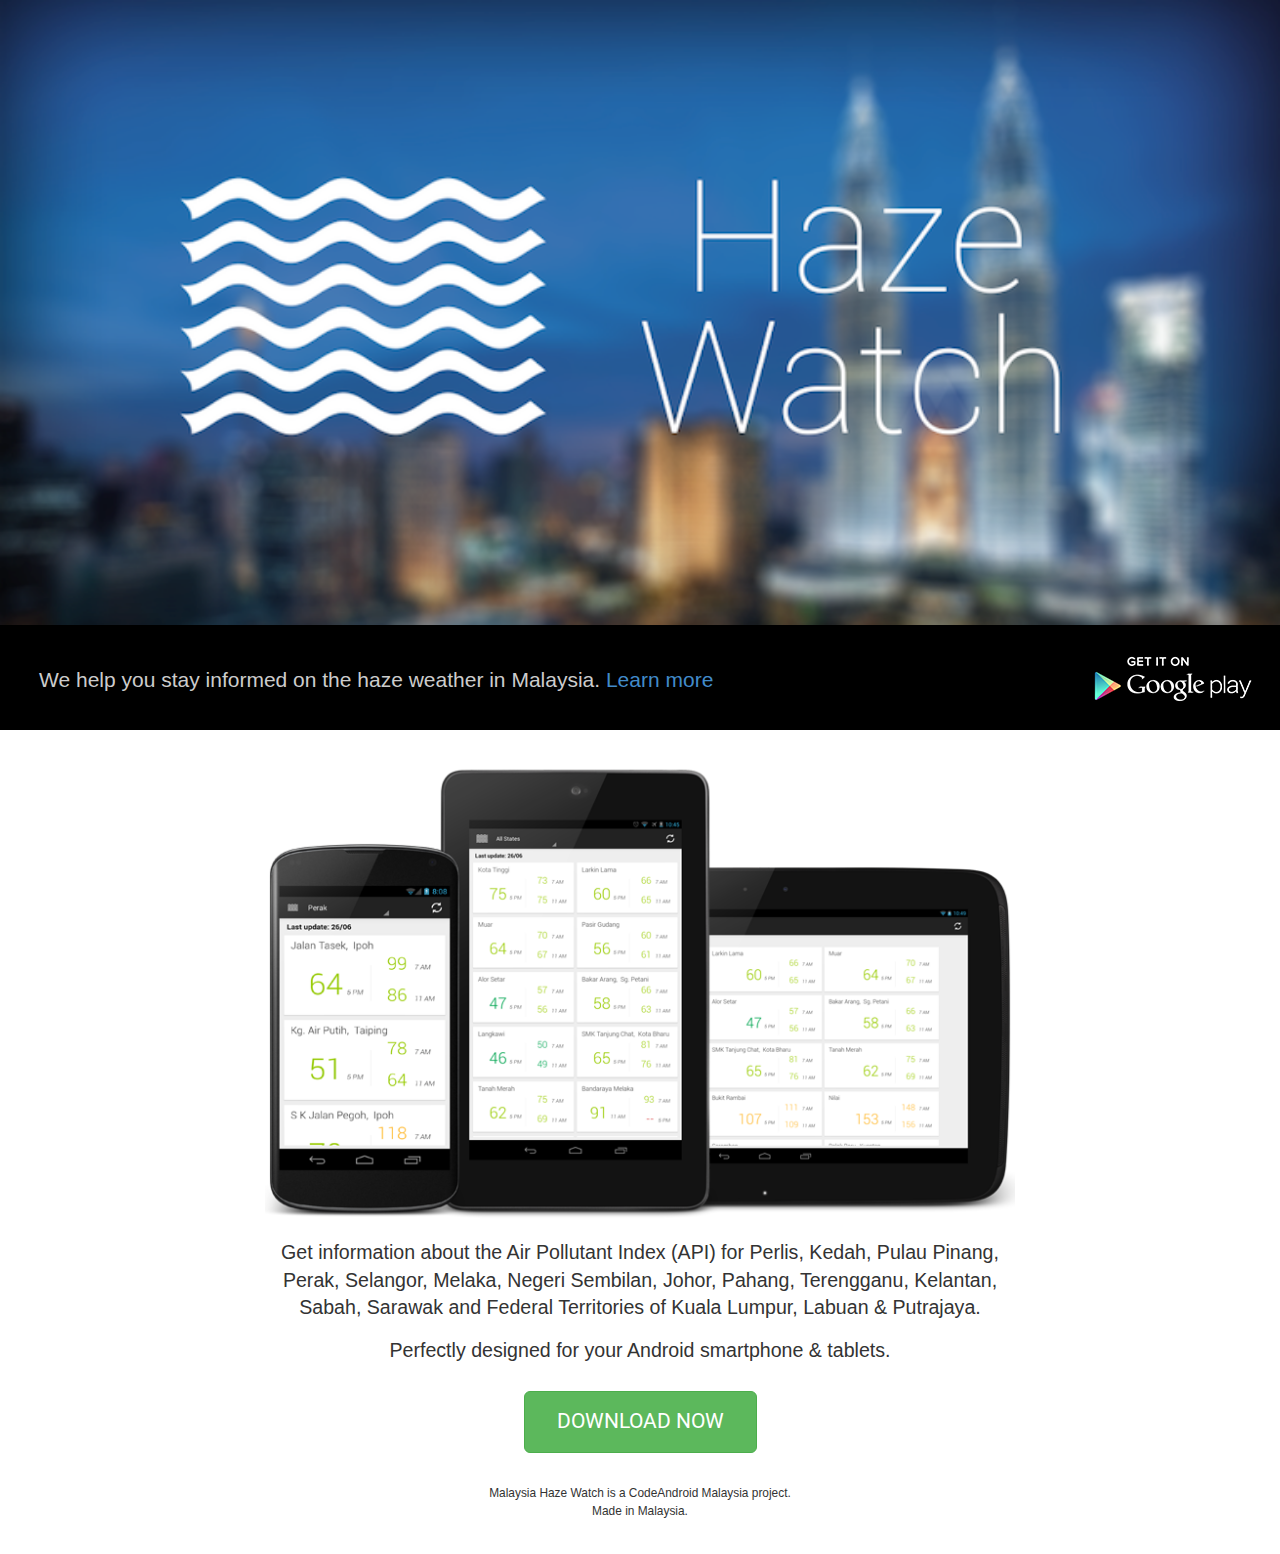
==== templates/index.html @ 4086a32a "Committing the files used on the current website." ====
<!DOCTYPE html>
<html lang="en">
  <head>
    <meta charset="utf-8">
    <meta http-equiv="X-UA-Compatible" content="IE=edge">
    <meta name="viewport" content="width=device-width, initial-scale=1">
    <title>Malaysia Haze Watch - Mobile Application for Android</title>

    <!-- Bootstrap -->
    <link href="/css/bootstrap.min.css" rel="stylesheet">

    <!-- HTML5 Shim and Respond.js IE8 support of HTML5 elements and media queries -->
    <!-- WARNING: Respond.js doesn't work if you view the page via file:// -->
    <!--[if lt IE 9]>
      <script src="https://oss.maxcdn.com/libs/html5shiv/3.7.0/html5shiv.js"></script>
      <script src="https://oss.maxcdn.com/libs/respond.js/1.4.2/respond.min.js"></script>
    <![endif]-->

    <link href="/css/style.css" rel="stylesheet">
  </head>
  <body>
    <a href="/"><img class="img-responsive" style="width: 100%;" src="/img/masthead.png" alt=""></a>
    <div id="masthead" class="container" style="width: 100% !important; background-color: #000;">
      <div class="row" style="padding-top: 16px; padding-bottom: 16px;">
        <div class="col-md-10">
          <p class="text-center lead">We help you stay informed on the haze weather in Malaysia. <a href="#more">Learn more</a></p>
        </div>
        <div class="col-md-2 text-center">
          <a href="https://play.google.com/store/apps/details?id=my.codeandroid.hazewatch" target="_blank" title="Get Haze Watch on Google Play">
            <img class="img-responsive btn-getongoogleplay" style="" src="/img/en_generic_rgb_wo_60.png" alt="Get Haze Watch on Google Play">
          </a>
        </div>
      </div>
    </div>

    <div class="container">
      <a name="more"></a>
      <div class="row">
        <div class="col-md-8 col-md-offset-2">
          <img class="img-responsive" src="/img/hazewatch_device_screens.png" style="width: 100%; margin-top: 24px;">
          <p class="text-center">Get information about the Air Pollutant Index (API) for Perlis, Kedah, Pulau Pinang, Perak, Selangor, Melaka, Negeri Sembilan, Johor, Pahang, Terengganu, Kelantan, Sabah, Sarawak and Federal Territories of Kuala Lumpur, Labuan &amp; Putrajaya.</p>
          <p class="text-center">Perfectly designed for your Android smartphone &amp; tablets.</p>
          <div class="text-center"><a href="https://play.google.com/store/apps/details?id=my.codeandroid.hazewatch" target="_blank" class="btn btn-success btn-lg btn-download">Download now</a></div>
        </div>
      </div>
    </div>

    <div class="container">
      <div id="footer" class="row text-center">
        <p class="small" style="line-height: 1.5em;">Malaysia Haze Watch is a CodeAndroid Malaysia project.<br> Made in Malaysia.</p>
      </div>
    </div>

    <!-- jQuery (necessary for Bootstrap's JavaScript plugins) -->
    <script src="https://ajax.googleapis.com/ajax/libs/jquery/1.11.0/jquery.min.js"></script>
    <!-- Include all compiled plugins (below), or include individual files as needed -->
    <script src="/js/bootstrap.min.js"></script>
    <!-- Google Analytics -->
    <script>
      (function(i,s,o,g,r,a,m){i['GoogleAnalyticsObject']=r;i[r]=i[r]||function(){
      (i[r].q=i[r].q||[]).push(arguments)},i[r].l=1*new Date();a=s.createElement(o),
      m=s.getElementsByTagName(o)[0];a.async=1;a.src=g;m.parentNode.insertBefore(a,m)
      })(window,document,'script','//www.google-analytics.com/analytics.js','ga');

      ga('create', 'UA-884241-8', 'hazewatcher.appspot.com');
      ga('send', 'pageview');
    </script>
  </body>
</html>
---- css/style.css ----
@import url(http://fonts.googleapis.com/css?family=Roboto:400,100,300,500,700,900);

h1 {
    font-family: "Roboto";
    font-weight: 100;
}

p {
    font-weight: 300;
    line-height: 1.4;
    font-size: 1.4em;
    margin-top: 16px;
}

#masthead .lead {
    color: #ccc;
    padding-left: 24px; 
    padding-right: 24px;
}

#masthead .btn-getongoogleplay{
    margin-left: auto; 
    margin-right: auto; 
    margin-top: 12px;
}

.btn-download {
    padding: 16px 32px;
    font-size: 1.5em; 
    text-transform: uppercase; 
    font-family: "Roboto";
    font-weight: 400;
    margin: 16px 0;
}



#footer {
    margin-bottom: 24px;
}

@media (min-width: 992px) {
    #masthead .lead {
        margin-top: 24px;
        text-align: left;
    }
}
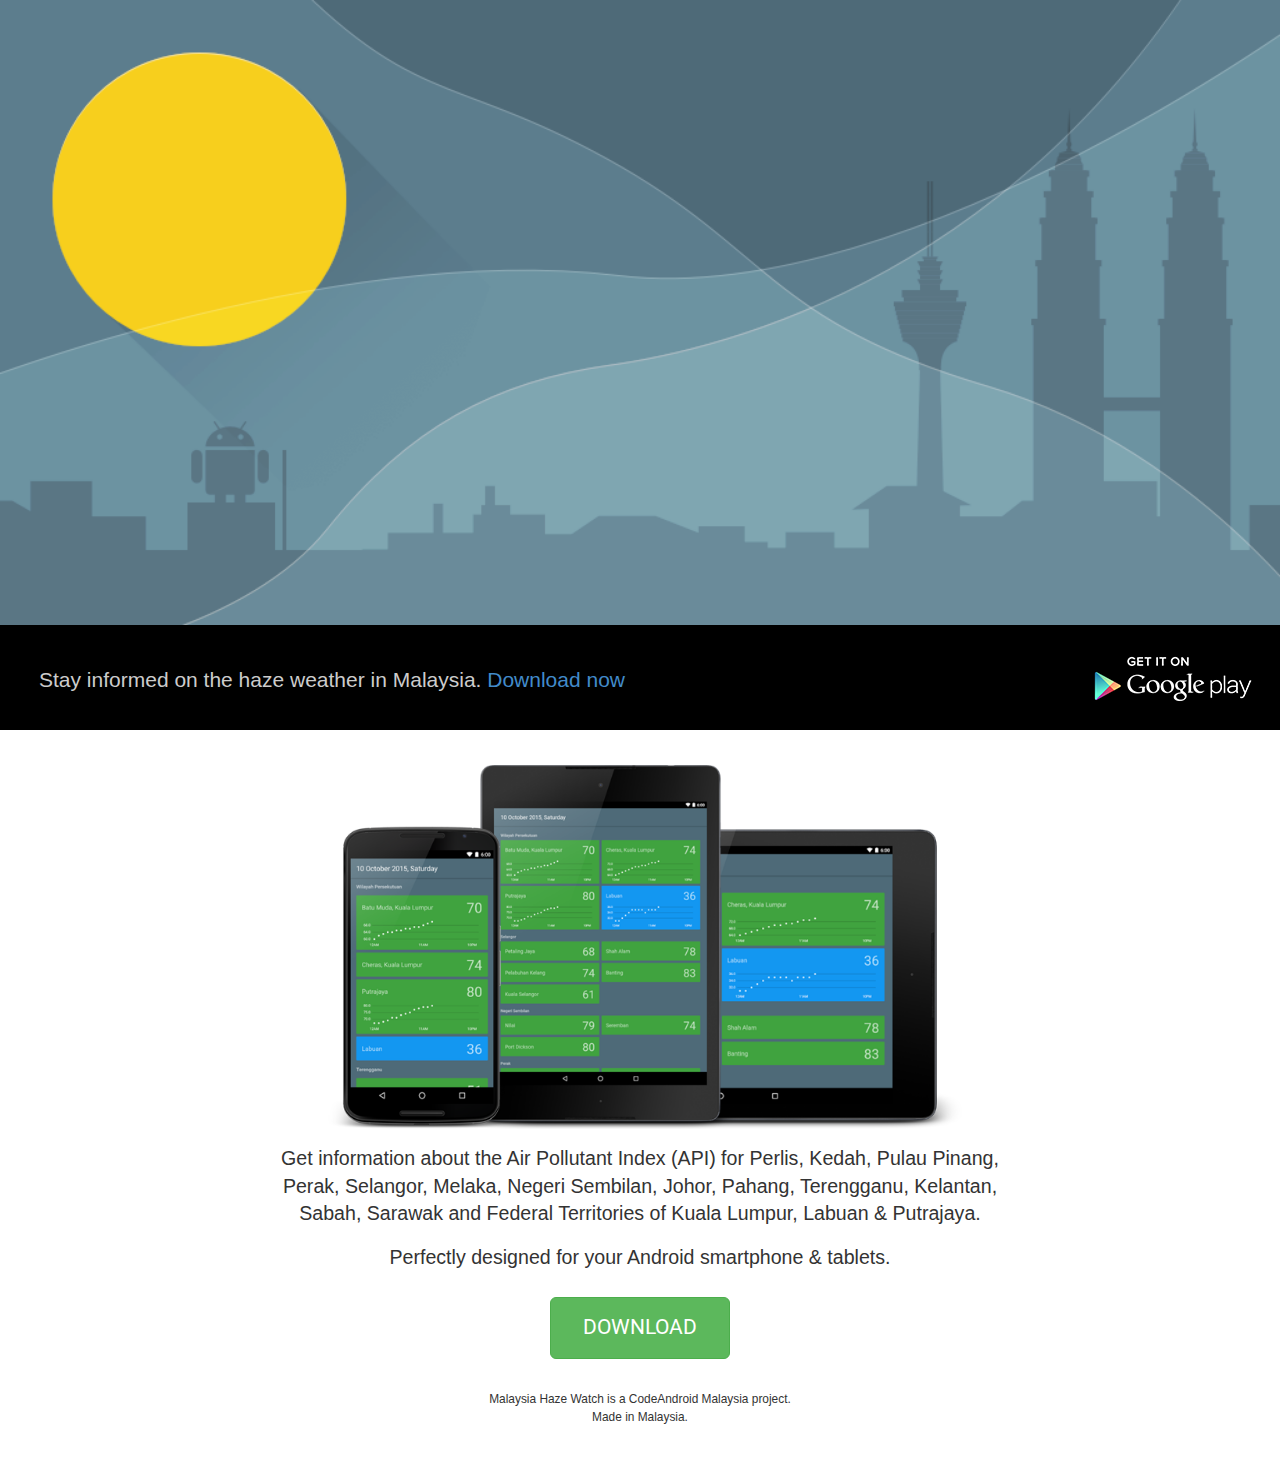
==== commit 2dd2a203: "Updated the home page with new feature graphic and device screenshots." ====
--- a/templates/index.html
+++ b/templates/index.html
@@ -19,11 +19,11 @@
     <link href="/css/style.css" rel="stylesheet">
   </head>
   <body>
-    <a href="/"><img class="img-responsive" style="width: 100%;" src="/img/masthead.png" alt=""></a>
+    <a href="/"><img class="img-responsive" style="width: 100%;" src="/img/v2_masthead.png" alt=""></a>
     <div id="masthead" class="container" style="width: 100% !important; background-color: #000;">
       <div class="row" style="padding-top: 16px; padding-bottom: 16px;">
         <div class="col-md-10">
-          <p class="text-center lead">We help you stay informed on the haze weather in Malaysia. <a href="#more">Learn more</a></p>
+          <p class="text-center lead">Stay informed on the haze weather in Malaysia. <a href="#more">Download now</a></p>
         </div>
         <div class="col-md-2 text-center">
           <a href="https://play.google.com/store/apps/details?id=my.codeandroid.hazewatch" target="_blank" title="Get Haze Watch on Google Play">
@@ -37,10 +37,10 @@
       <a name="more"></a>
       <div class="row">
         <div class="col-md-8 col-md-offset-2">
-          <img class="img-responsive" src="/img/hazewatch_device_screens.png" style="width: 100%; margin-top: 24px;">
+          <img class="img-responsive" src="/img/v2_hazewatch_device_screens.png" style="width: 100%; margin-top: 24px;">
           <p class="text-center">Get information about the Air Pollutant Index (API) for Perlis, Kedah, Pulau Pinang, Perak, Selangor, Melaka, Negeri Sembilan, Johor, Pahang, Terengganu, Kelantan, Sabah, Sarawak and Federal Territories of Kuala Lumpur, Labuan &amp; Putrajaya.</p>
           <p class="text-center">Perfectly designed for your Android smartphone &amp; tablets.</p>
-          <div class="text-center"><a href="https://play.google.com/store/apps/details?id=my.codeandroid.hazewatch" target="_blank" class="btn btn-success btn-lg btn-download">Download now</a></div>
+          <div class="text-center"><a href="https://play.google.com/store/apps/details?id=my.codeandroid.hazewatch" target="_blank" class="btn btn-success btn-lg btn-download">Download</a></div>
         </div>
       </div>
     </div>
@@ -62,8 +62,8 @@
       m=s.getElementsByTagName(o)[0];a.async=1;a.src=g;m.parentNode.insertBefore(a,m)
       })(window,document,'script','//www.google-analytics.com/analytics.js','ga');
 
-      ga('create', 'UA-884241-8', 'hazewatcher.appspot.com');
+      ga('create', 'UA-884241-8', 'hazewatchapp.com');
       ga('send', 'pageview');
     </script>
   </body>
-</html>+</html>
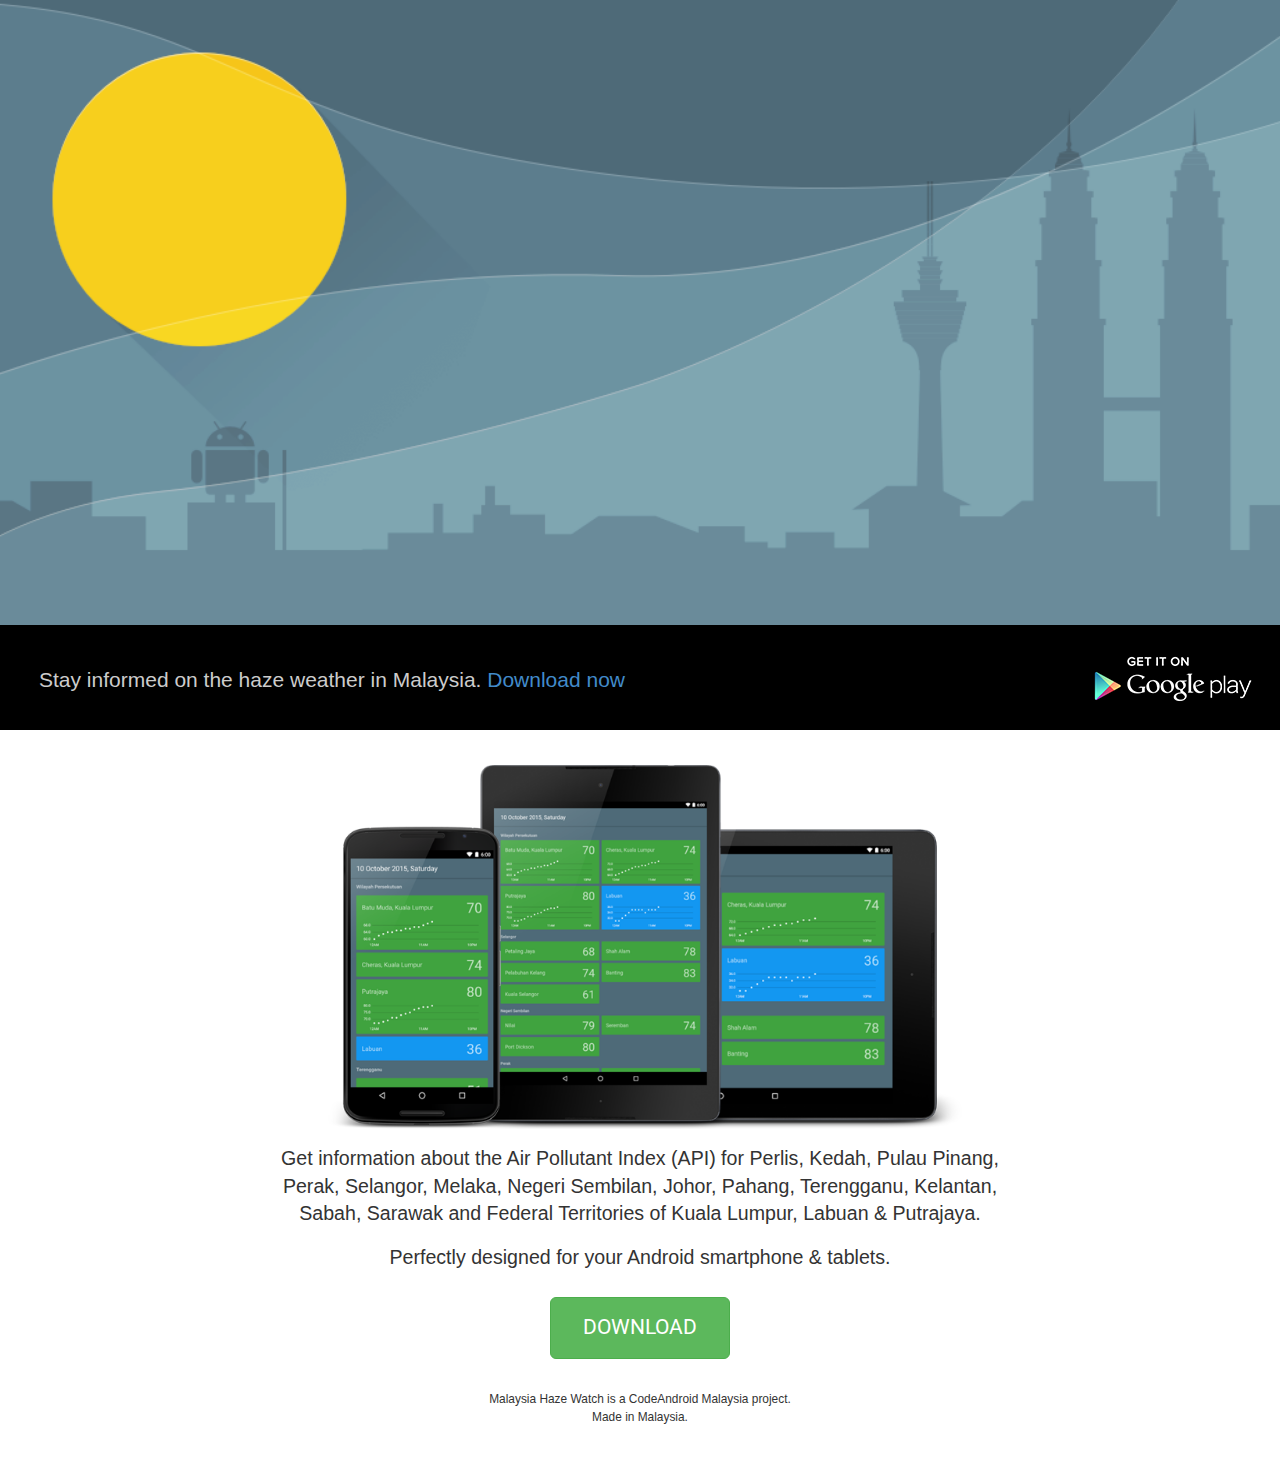
==== commit be13acca: "Move inline CSS in HTML to style.css." ====
--- a/templates/index.html
+++ b/templates/index.html
@@ -19,15 +19,15 @@
     <link href="/css/style.css" rel="stylesheet">
   </head>
   <body>
-    <a href="/"><img class="img-responsive" style="width: 100%;" src="/img/v2_masthead.png" alt=""></a>
-    <div id="masthead" class="container" style="width: 100% !important; background-color: #000;">
-      <div class="row" style="padding-top: 16px; padding-bottom: 16px;">
+    <a href="/"><img id="hero" class="img-responsive" src="/img/v2_masthead.png" alt=""></a>
+    <div id="masthead" class="container">
+      <div class="row">
         <div class="col-md-10">
           <p class="text-center lead">Stay informed on the haze weather in Malaysia. <a href="#more">Download now</a></p>
         </div>
         <div class="col-md-2 text-center">
           <a href="https://play.google.com/store/apps/details?id=my.codeandroid.hazewatch" target="_blank" title="Get Haze Watch on Google Play">
-            <img class="img-responsive btn-getongoogleplay" style="" src="/img/en_generic_rgb_wo_60.png" alt="Get Haze Watch on Google Play">
+            <img class="img-responsive btn-getongoogleplay" src="/img/en_generic_rgb_wo_60.png" alt="Get Haze Watch on Google Play">
           </a>
         </div>
       </div>
@@ -37,7 +37,7 @@
       <a name="more"></a>
       <div class="row">
         <div class="col-md-8 col-md-offset-2">
-          <img class="img-responsive" src="/img/v2_hazewatch_device_screens.png" style="width: 100%; margin-top: 24px;">
+          <img id="screenshots" class="img-responsive" src="/img/v2_hazewatch_device_screens.png">
           <p class="text-center">Get information about the Air Pollutant Index (API) for Perlis, Kedah, Pulau Pinang, Perak, Selangor, Melaka, Negeri Sembilan, Johor, Pahang, Terengganu, Kelantan, Sabah, Sarawak and Federal Territories of Kuala Lumpur, Labuan &amp; Putrajaya.</p>
           <p class="text-center">Perfectly designed for your Android smartphone &amp; tablets.</p>
           <div class="text-center"><a href="https://play.google.com/store/apps/details?id=my.codeandroid.hazewatch" target="_blank" class="btn btn-success btn-lg btn-download">Download</a></div>
@@ -47,7 +47,7 @@
 
     <div class="container">
       <div id="footer" class="row text-center">
-        <p class="small" style="line-height: 1.5em;">Malaysia Haze Watch is a CodeAndroid Malaysia project.<br> Made in Malaysia.</p>
+        <p class="small">Malaysia Haze Watch is a CodeAndroid Malaysia project.<br> Made in Malaysia.</p>
       </div>
     </div>
 
--- a/css/style.css
+++ b/css/style.css
@@ -12,31 +12,52 @@
     margin-top: 16px;
 }
 
+#hero {
+    width: 100%;
+}
+
+#masthead {
+    width: 100%;
+    background-color: #000;
+}
+
+#masthead .row {
+    padding-top: 16px;
+    padding-bottom: 16px;
+}
+
 #masthead .lead {
     color: #ccc;
-    padding-left: 24px; 
+    padding-left: 24px;
     padding-right: 24px;
 }
 
 #masthead .btn-getongoogleplay{
-    margin-left: auto; 
-    margin-right: auto; 
+    margin-left: auto;
+    margin-right: auto;
     margin-top: 12px;
 }
 
 .btn-download {
     padding: 16px 32px;
-    font-size: 1.5em; 
-    text-transform: uppercase; 
+    font-size: 1.5em;
+    text-transform: uppercase;
     font-family: "Roboto";
     font-weight: 400;
     margin: 16px 0;
 }
 
-
+#screenshots {
+    width: 100%;
+    margin-top: 24px;
+}
 
 #footer {
     margin-bottom: 24px;
+}
+
+#footer .small {
+    line-height: 1.5em;
 }
 
 @media (min-width: 992px) {
